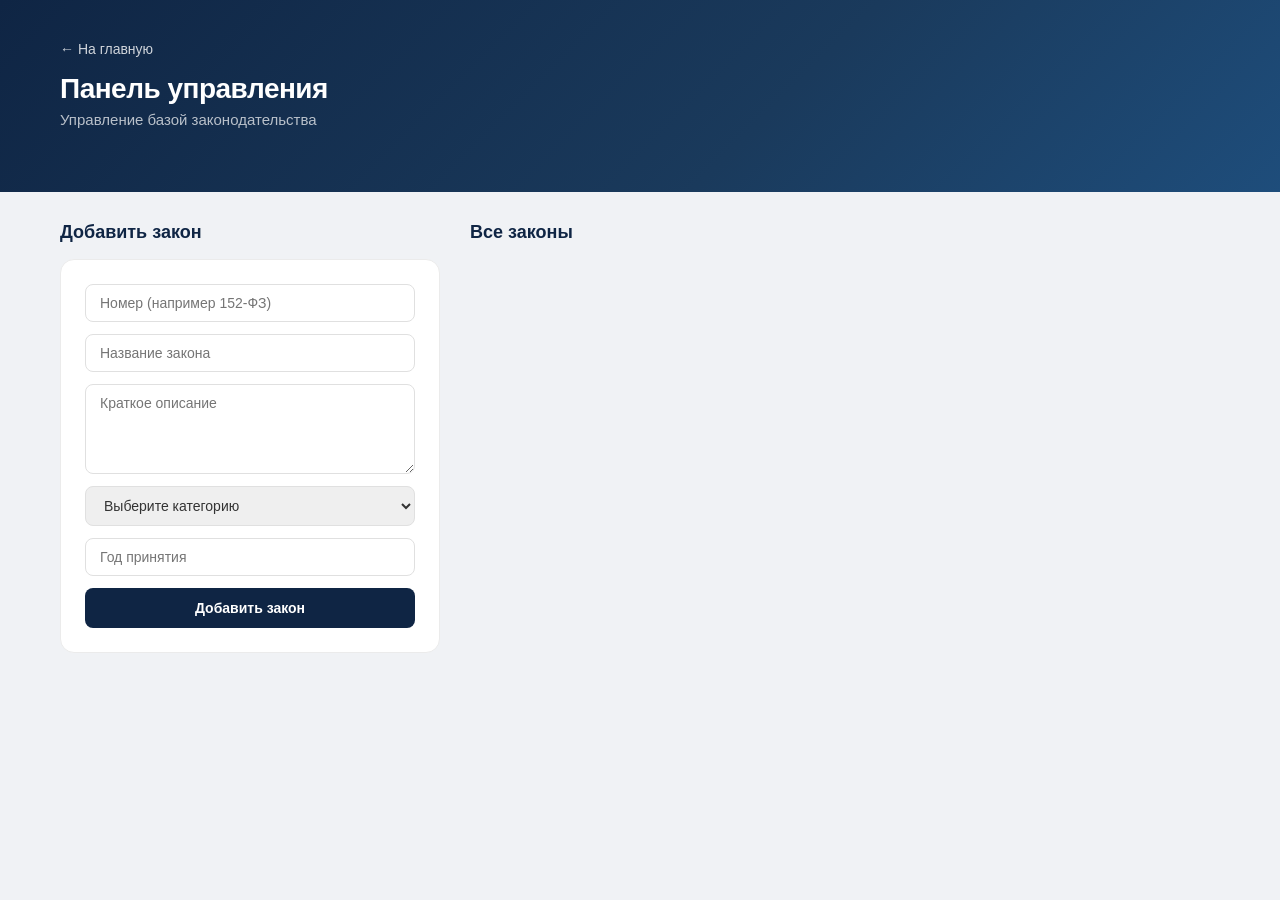
==== templates/admin.html @ dd8f6768 "first commit" ====
<!DOCTYPE html>
<html lang="ru">
<head>
    <meta charset="UTF-8">
    <meta name="viewport" content="width=device-width, initial-scale=1.0">
    <title>Админка</title>
    <link rel="stylesheet" href="/static/css/style.css">
    <link rel="stylesheet" href="/static/css/admin.css">
</head>
<body>
    <header>
        <a href="/" class="back-btn">← На главную</a>
        <h1>Панель управления</h1>
        <p>Управление базой законодательства</p>
    </header>

    <main class="admin-main">
        <div class="admin-grid">
            <div class="admin-form-section">
                <h2>Добавить закон</h2>
                <div class="admin-form">
                    <input type="text" id="f-number" placeholder="Номер (например 152-ФЗ)">
                    <input type="text" id="f-title" placeholder="Название закона">
                    <textarea id="f-description" placeholder="Краткое описание"></textarea>
                    <select id="f-category">
                        <option value="">Выберите категорию</option>
                        <option value="Персональные данные">Персональные данные</option>
                        <option value="Критическая инфраструктура">Критическая инфраструктура</option>
                        <option value="Информационная безопасность">Информационная безопасность</option>
                        <option value="Коммерческая тайна">Коммерческая тайна</option>
                    </select>
                    <input type="number" id="f-year" placeholder="Год принятия">
                    <button onclick="addLaw()">Добавить закон</button>
                </div>
            </div>

            <div class="admin-list-section">
                <h2>Все законы <span id="laws-count"></span></h2>
                <div id="admin-laws-list"></div>
            </div>
        </div>
    </main>

    <script>
        function loadLaws() {
            fetch('/api/laws')
                .then(res => res.json())
                .then(laws => {
                    document.getElementById('laws-count').textContent = '(' + laws.length + ')';
                    document.getElementById('admin-laws-list').innerHTML = laws.map(law => `
                        <div class="admin-law-item">
                            <div class="admin-law-info">
                                <span class="law-number">${law.number}</span>
                                <span class="admin-law-title">${law.title}</span>
                            </div>
                            <button class="delete-btn" onclick="deleteLaw(${law.id})">Удалить</button>
                        </div>
                    `).join('');
                });
        }

        function addLaw() {
            const data = {
                number: document.getElementById('f-number').value,
                title: document.getElementById('f-title').value,
                description: document.getElementById('f-description').value,
                category: document.getElementById('f-category').value,
                year: parseInt(document.getElementById('f-year').value)
            };

            if (!data.number || !data.title || !data.category || !data.year) {
                alert('Заполните все поля');
                return;
            }

            fetch('/api/laws', {
                method: 'POST',
                headers: {'Content-Type': 'application/json'},
                body: JSON.stringify(data)
            })
            .then(res => res.json())
            .then(() => {
                document.getElementById('f-number').value = '';
                document.getElementById('f-title').value = '';
                document.getElementById('f-description').value = '';
                document.getElementById('f-category').value = '';
                document.getElementById('f-year').value = '';
                loadLaws();
            });
        }

        function deleteLaw(id) {
            if (!confirm('Удалить этот закон?')) return;
            fetch('/api/laws/' + id, { method: 'DELETE' })
                .then(() => loadLaws());
        }

        loadLaws();
    </script>
</body>
</html>
---- static/css/style.css ----
* {
    margin: 0;
    padding: 0;
    box-sizing: border-box;
}

body {
    font-family: Arial, sans-serif;
    background: #f0f2f5;
    color: #333;
}

header {
    background: linear-gradient(135deg, #0f2544 0%, #1a3a5c 60%, #1e4d7b 100%);
    color: white;
    padding: 40px 60px;
}

header h1 {
    font-size: 28px;
    font-weight: 700;
    margin-bottom: 6px;
    letter-spacing: -0.5px;
}

header p {
    font-size: 15px;
    opacity: 0.7;
    margin-bottom: 24px;
}

.search-wrap {
    position: relative;
    max-width: 540px;
}

.search-wrap::before {
    content: '🔍';
    position: absolute;
    left: 14px;
    top: 50%;
    transform: translateY(-50%);
    font-size: 14px;
    opacity: 0.5;
}

#search {
    width: 100%;
    padding: 12px 16px 12px 40px;
    border: none;
    border-radius: 10px;
    font-size: 14px;
    outline: none;
    background: rgba(255,255,255,0.15);
    color: white;
    backdrop-filter: blur(4px);
    transition: background 0.2s;
}

#search::placeholder {
    color: rgba(255,255,255,0.5);
}

#search:focus {
    background: rgba(255,255,255,0.25);
}

.filters {
    padding: 24px 60px 0;
    display: flex;
    gap: 10px;
    flex-wrap: wrap;
}

.filter-btn {
    background: white;
    border: 1.5px solid #e0e0e0;
    color: #555;
    padding: 8px 18px;
    border-radius: 20px;
    cursor: pointer;
    font-size: 13px;
    font-weight: 500;
    transition: all 0.2s;
}

.filter-btn:hover {
    border-color: #1a3a5c;
    color: #1a3a5c;
}

.filter-btn.active {
    background: #1a3a5c;
    color: white;
    border-color: #1a3a5c;
}

main {
    padding: 30px 0;
}

#laws-container {
    display: grid;
    grid-template-columns: repeat(auto-fill, minmax(320px, 1fr));
    gap: 20px;
    padding: 20px 60px 40px;
}

.law-card {
    background: white;
    border-radius: 14px;
    padding: 26px;
    cursor: pointer;
    border: 1.5px solid #ebebeb;
    transition: all 0.2s;
    display: flex;
    flex-direction: column;
    gap: 10px;
}

.law-card:hover {
    border-color: #1a3a5c;
    transform: translateY(-2px);
    box-shadow: 0 8px 24px rgba(26,58,92,0.1);
}

.law-card-top {
    display: flex;
    align-items: center;
    justify-content: space-between;
}

.law-number {
    background: #0f2544;
    color: white;
    padding: 5px 12px;
    border-radius: 6px;
    font-size: 12px;
    font-weight: 700;
    letter-spacing: 0.3px;
}

.law-year {
    font-size: 12px;
    color: #aaa;
}

.law-card h2 {
    font-size: 15px;
    font-weight: 600;
    color: #0f2544;
    line-height: 1.4;
}

.law-card p {
    font-size: 13px;
    color: #777;
    line-height: 1.6;
    flex: 1;
}

.law-category {
    display: inline-block;
    background: #eef3fa;
    color: #1a3a5c;
    padding: 5px 12px;
    border-radius: 20px;
    font-size: 12px;
    font-weight: 500;
    align-self: flex-start;
}

.no-results {
    color: #999;
    font-size: 15px;
    padding: 40px 60px;
}

/* Страница закона */
.back-btn {
    color: rgba(255,255,255,0.8);
    text-decoration: none;
    font-size: 14px;
    display: inline-flex;
    align-items: center;
    gap: 6px;
    margin-bottom: 16px;
    transition: opacity 0.2s;
}

.back-btn:hover {
    color: white;
}

.law-detail {
    padding: 30px 60px 60px;
}

.law-info {
    display: grid;
    grid-template-columns: repeat(auto-fill, minmax(200px, 1fr));
    gap: 16px;
    margin-bottom: 36px;
}

.info-card {
    background: white;
    border-radius: 12px;
    padding: 20px;
    border: 1.5px solid #ebebeb;
}

.info-card h3 {
    font-size: 11px;
    color: #aaa;
    margin-bottom: 8px;
    text-transform: uppercase;
    letter-spacing: 0.8px;
}

.info-card p {
    font-size: 15px;
    color: #1a3a5c;
    font-weight: 500;
}

.articles-section h2 {
    font-size: 20px;
    color: #0f2544;
    margin-bottom: 20px;
    font-weight: 700;
}

.article-card {
    background: white;
    border-radius: 12px;
    padding: 24px;
    border: 1.5px solid #ebebeb;
    margin-bottom: 14px;
    transition: border-color 0.2s;
}

.article-card:hover {
    border-color: #1a3a5c;
}

.article-card h4 {
    font-size: 15px;
    color: #0f2544;
    margin-bottom: 10px;
    font-weight: 600;
}

.article-card p {
    font-size: 13px;
    color: #666;
    line-height: 1.7;
}
---- static/css/admin.css ----
.admin-main {
    padding: 30px 60px 60px;
}

.admin-grid {
    display: grid;
    grid-template-columns: 380px 1fr;
    gap: 30px;
}

.admin-form-section h2,
.admin-list-section h2 {
    font-size: 18px;
    color: #0f2544;
    margin-bottom: 16px;
    font-weight: 700;
}

.admin-list-section h2 span {
    color: #aaa;
    font-weight: 400;
    font-size: 15px;
}

.admin-form {
    background: white;
    border-radius: 14px;
    padding: 24px;
    border: 1.5px solid #ebebeb;
    display: flex;
    flex-direction: column;
    gap: 12px;
}

.admin-form input,
.admin-form textarea,
.admin-form select {
    padding: 10px 14px;
    border: 1.5px solid #e0e0e0;
    border-radius: 8px;
    font-size: 14px;
    outline: none;
    color: #333;
    transition: border-color 0.2s;
    font-family: Arial, sans-serif;
}

.admin-form input:focus,
.admin-form textarea:focus,
.admin-form select:focus {
    border-color: #1a3a5c;
}

.admin-form textarea {
    height: 90px;
    resize: vertical;
}

.admin-form button {
    background: #0f2544;
    color: white;
    border: none;
    padding: 12px;
    border-radius: 8px;
    font-size: 14px;
    font-weight: 600;
    cursor: pointer;
    transition: background 0.2s;
}

.admin-form button:hover {
    background: #1a3a5c;
}

.admin-law-item {
    background: white;
    border-radius: 10px;
    padding: 16px 20px;
    border: 1.5px solid #ebebeb;
    margin-bottom: 10px;
    display: flex;
    align-items: center;
    justify-content: space-between;
    gap: 12px;
}

.admin-law-info {
    display: flex;
    align-items: center;
    gap: 12px;
    flex: 1;
}

.admin-law-title {
    font-size: 14px;
    color: #333;
}

.delete-btn {
    background: #fff0f0;
    color: #c0392b;
    border: 1.5px solid #ffd0d0;
    padding: 6px 14px;
    border-radius: 6px;
    font-size: 13px;
    cursor: pointer;
    transition: all 0.2s;
    white-space: nowrap;
}

.delete-btn:hover {
    background: #c0392b;
    color: white;
    border-color: #c0392b;
}
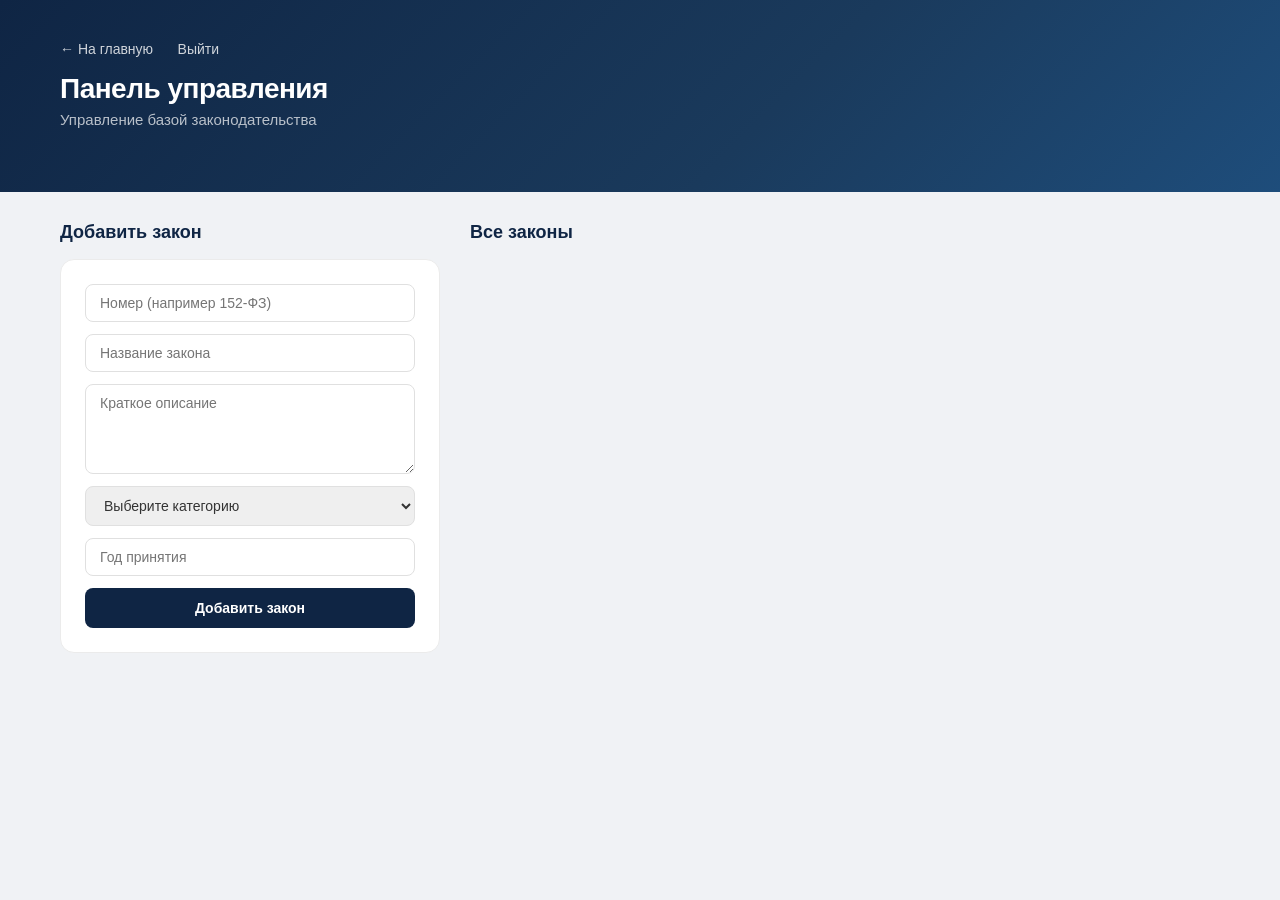
==== commit d9e3875f: "add admin password" ====
--- a/templates/admin.html
+++ b/templates/admin.html
@@ -10,6 +10,7 @@
 <body>
     <header>
         <a href="/" class="back-btn">← На главную</a>
+        <a href="/admin/logout" class="back-btn" style="margin-left: 20px">Выйти</a>
         <h1>Панель управления</h1>
         <p>Управление базой законодательства</p>
     </header>
